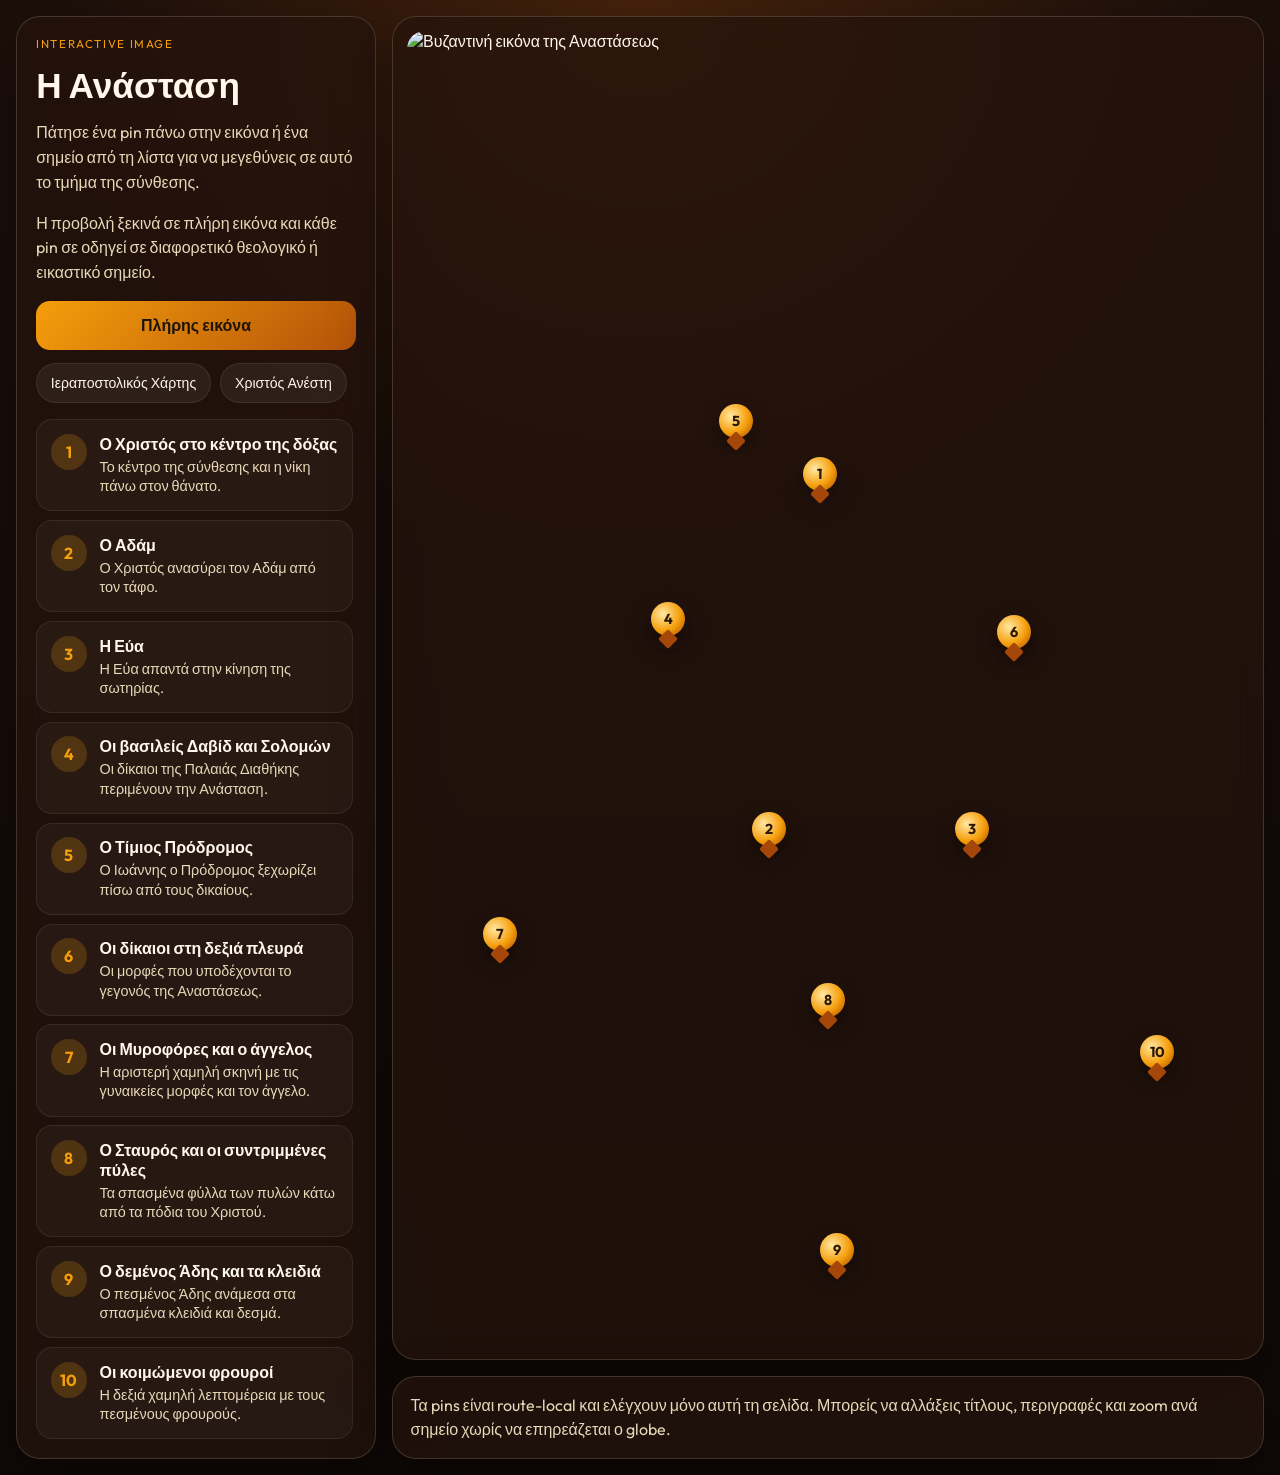
==== anastasis-icon/index.html @ b06474ff "Add resurrection experiences and update pascha audio UI" ====
<!DOCTYPE html>
<html lang="el">

<head>
    <meta charset="UTF-8">
    <meta name="viewport" content="width=device-width, initial-scale=1.0">
    <title>Interactive Εικόνα Αναστάσεως</title>
    <link rel="icon" href="data:image/svg+xml,%3Csvg xmlns='http://www.w3.org/2000/svg' viewBox='0 0 64 64'%3E%3Crect width='64' height='64' rx='14' fill='%23f59e0b'/%3E%3Cpath d='M32 10c6 0 11 5 11 11 0 5-3 9-7 10v6h8v7H20v-7h8v-6c-4-1-7-5-7-10 0-6 5-11 11-11z' fill='%23fff8eb'/%3E%3C/svg%3E">
    <link rel="stylesheet" href="./style.css?v=1">
    <link rel="preconnect" href="https://fonts.googleapis.com">
    <link rel="preconnect" href="https://fonts.gstatic.com" crossorigin>
    <link href="https://fonts.googleapis.com/css2?family=Outfit:wght@300;400;500;600;700&display=swap" rel="stylesheet">
</head>

<body>
    <div class="page-shell">
        <aside class="info-panel glass-panel">
            <p class="eyebrow">Interactive Image</p>
            <h1 id="pin-title">Η Ανάσταση</h1>
            <p id="pin-description" class="pin-description">Πάτησε ένα pin πάνω στην εικόνα ή ένα σημείο από τη λίστα για να μεγεθύνεις σε αυτό το τμήμα της σύνθεσης.</p>
            <p id="pin-detail" class="pin-detail">Η προβολή ξεκινά σε πλήρη εικόνα και κάθε pin σε οδηγεί σε διαφορετικό θεολογικό ή εικαστικό σημείο.</p>

            <div class="panel-actions">
                <button id="reset-view" type="button">Πλήρης εικόνα</button>
                <div class="page-links">
                    <a href="../">Ιεραποστολικός Χάρτης</a>
                    <a href="../christos-anesti/">Χριστός Ανέστη</a>
                </div>
            </div>

            <div class="point-list" id="point-list"></div>
        </aside>

        <main class="viewer-column">
            <div id="image-frame" class="image-frame glass-panel">
                <div id="image-stage" class="image-stage">
                    <img id="anastasis-image" src="../Εικόνα Αναστάσεως.png" alt="Βυζαντινή εικόνα της Αναστάσεως">
                    <div id="pins-layer" class="pins-layer"></div>
                </div>
            </div>
            <div class="viewer-caption glass-panel">
                <p>Τα pins είναι route-local και ελέγχουν μόνο αυτή τη σελίδα. Μπορείς να αλλάξεις τίτλους, περιγραφές και zoom ανά σημείο χωρίς να επηρεάζεται ο globe.</p>
            </div>
        </main>
    </div>

    <script type="module" src="./script.js?v=1"></script>
</body>

</html>
---- anastasis-icon/style.css ----
:root {
    --bg: #100909;
    --panel: rgba(37, 20, 13, 0.74);
    --border: rgba(255, 243, 205, 0.16);
    --text: #fff8eb;
    --muted: #e7d8b7;
    --accent: #f59e0b;
    --accent-soft: rgba(245, 158, 11, 0.2);
    --shadow: 0 24px 60px rgba(0, 0, 0, 0.36);
}

* {
    box-sizing: border-box;
    margin: 0;
    padding: 0;
}

body {
    min-height: 100vh;
    background:
        radial-gradient(circle at top, rgba(176, 83, 18, 0.28), transparent 36%),
        linear-gradient(180deg, #1c0f0a 0%, #0f0907 100%);
    color: var(--text);
    font-family: 'Outfit', sans-serif;
}

a {
    color: inherit;
    text-decoration: none;
}

button {
    font: inherit;
}

.page-shell {
    min-height: 100vh;
    display: grid;
    grid-template-columns: minmax(300px, 360px) minmax(0, 1fr);
    gap: 1rem;
    padding: 1rem;
}

.glass-panel {
    background: var(--panel);
    border: 1px solid var(--border);
    backdrop-filter: blur(16px);
    -webkit-backdrop-filter: blur(16px);
    border-radius: 24px;
    box-shadow: var(--shadow);
}

.info-panel {
    padding: 1.2rem;
    display: flex;
    flex-direction: column;
    gap: 1rem;
}

.eyebrow {
    font-size: 0.72rem;
    text-transform: uppercase;
    letter-spacing: 0.14em;
    color: var(--accent);
}

.info-panel h1 {
    font-size: clamp(1.65rem, 3vw, 2.2rem);
    line-height: 1.05;
}

.pin-description,
.pin-detail,
.viewer-caption p {
    line-height: 1.55;
    color: var(--muted);
}

.panel-actions {
    display: flex;
    flex-direction: column;
    gap: 0.8rem;
}

#reset-view {
    width: 100%;
    border: none;
    border-radius: 14px;
    background: linear-gradient(135deg, var(--accent) 0%, #b45309 100%);
    color: #1d1407;
    font-weight: 700;
    padding: 0.9rem 1rem;
    cursor: pointer;
}

.page-links {
    display: flex;
    flex-wrap: wrap;
    gap: 0.6rem;
}

.page-links a {
    padding: 0.65rem 0.85rem;
    border-radius: 999px;
    background: rgba(255, 255, 255, 0.06);
    border: 1px solid rgba(255, 255, 255, 0.08);
    font-size: 0.88rem;
}

.point-list {
    display: flex;
    flex-direction: column;
    gap: 0.55rem;
    min-height: 0;
    overflow: auto;
    padding-right: 0.2rem;
}

.point-jump {
    display: grid;
    grid-template-columns: 36px 1fr;
    gap: 0.8rem;
    align-items: start;
    padding: 0.85rem;
    border-radius: 16px;
    border: 1px solid rgba(255, 255, 255, 0.08);
    background: rgba(255, 255, 255, 0.035);
    color: inherit;
    text-align: left;
    cursor: pointer;
    transition: border-color 0.2s ease, transform 0.2s ease, background 0.2s ease;
}

.point-jump:hover,
.point-jump.is-active {
    border-color: rgba(245, 158, 11, 0.35);
    background: var(--accent-soft);
    transform: translateY(-1px);
}

.point-badge {
    width: 36px;
    height: 36px;
    border-radius: 50%;
    background: rgba(245, 158, 11, 0.2);
    display: inline-flex;
    align-items: center;
    justify-content: center;
    color: var(--accent);
    font-weight: 700;
}

.point-copy strong {
    display: block;
    font-size: 1rem;
}

.point-copy span {
    display: block;
    margin-top: 0.25rem;
    color: var(--muted);
    line-height: 1.35;
    font-size: 0.9rem;
}

.viewer-column {
    display: grid;
    grid-template-rows: minmax(0, 1fr) auto;
    gap: 1rem;
    min-height: 0;
}

.image-frame {
    position: relative;
    min-height: 0;
    overflow: hidden;
    padding: 0.85rem;
}

.image-stage {
    position: relative;
    width: 100%;
    height: 100%;
    aspect-ratio: 2656 / 1600;
    border-radius: 18px;
    overflow: hidden;
    transform-origin: top left;
    transition: transform 0.65s cubic-bezier(0.22, 1, 0.36, 1);
    will-change: transform;
}

#anastasis-image {
    display: block;
    width: 100%;
    height: 100%;
    object-fit: cover;
    user-select: none;
    -webkit-user-drag: none;
}

.pins-layer {
    position: absolute;
    inset: 0;
}

.image-pin {
    position: absolute;
    width: 34px;
    height: 34px;
    transform: translate(-50%, -100%);
    border: none;
    border-radius: 50%;
    background: none;
    cursor: pointer;
}

.image-pin::before,
.image-pin::after {
    content: '';
    position: absolute;
}

.image-pin::before {
    inset: 0;
    border-radius: 50%;
    background: radial-gradient(circle at 35% 35%, #ffe8a3 0%, #f59e0b 55%, #a54708 100%);
    box-shadow: 0 10px 22px rgba(0, 0, 0, 0.42);
}

.image-pin::after {
    left: 50%;
    bottom: -10px;
    width: 14px;
    height: 14px;
    background: #a54708;
    transform: translateX(-50%) rotate(45deg);
    border-radius: 2px;
}

.image-pin span {
    position: relative;
    z-index: 1;
    display: inline-flex;
    width: 100%;
    height: 100%;
    align-items: center;
    justify-content: center;
    color: #2a1704;
    font-size: 0.9rem;
    font-weight: 700;
}

.image-pin.is-active::before {
    background: radial-gradient(circle at 35% 35%, #fff5cf 0%, #facc15 55%, #c26a0a 100%);
}

.image-pin.is-muted {
    opacity: 0.6;
}

.viewer-caption {
    padding: 1rem 1.1rem;
}

@media (max-width: 1100px) {
    .page-shell {
        grid-template-columns: 1fr;
    }

    .viewer-column {
        order: -1;
    }
}

@media (max-width: 720px) {
    .page-shell {
        padding: 0.7rem;
        gap: 0.7rem;
    }

    .info-panel,
    .image-frame,
    .viewer-caption {
        border-radius: 20px;
    }

    .image-frame {
        padding: 0.55rem;
    }

    .image-pin {
        width: 30px;
        height: 30px;
    }
}
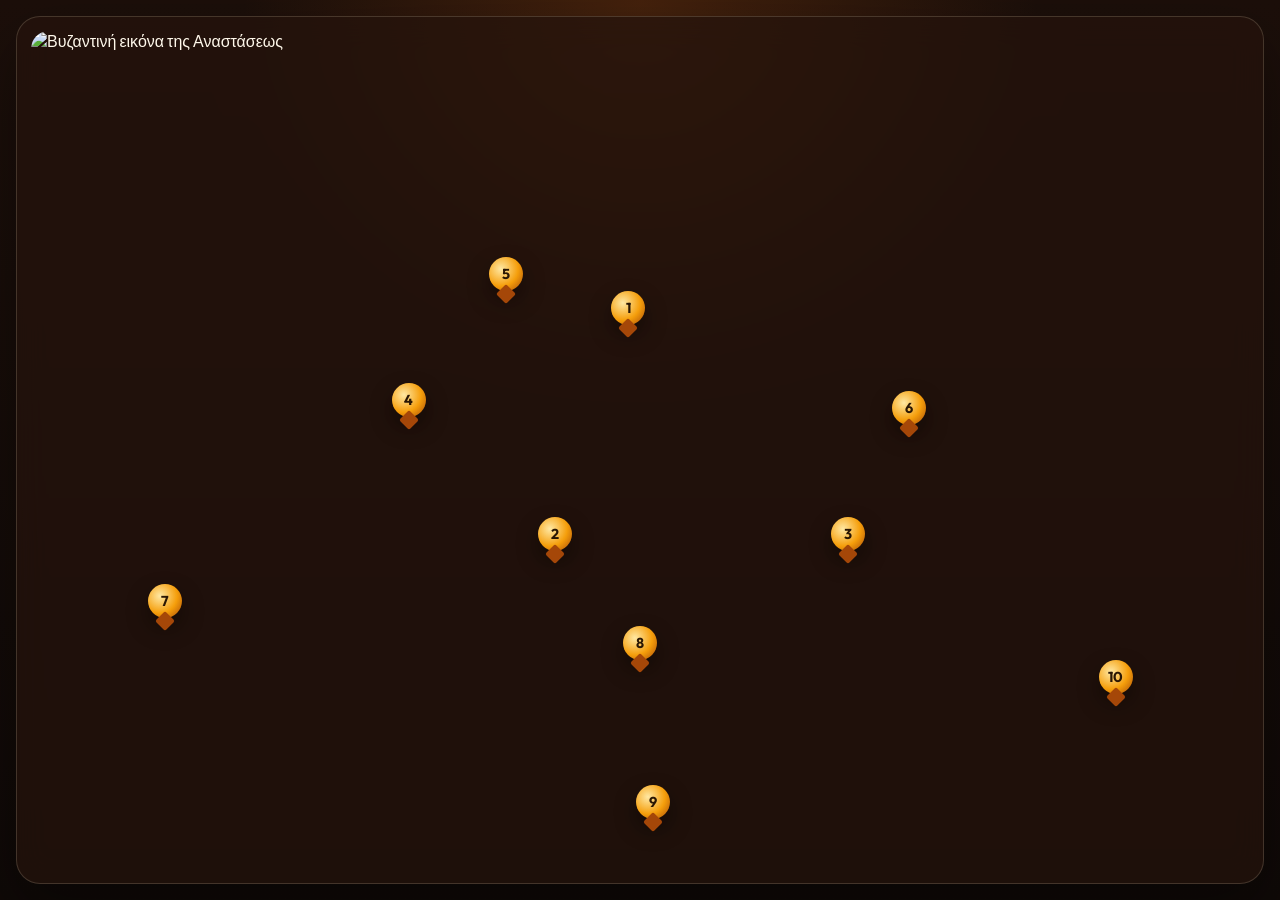
==== commit b20f5ce1: "Update Easter interactive map overlays" ====
--- a/anastasis-icon/index.html
+++ b/anastasis-icon/index.html
@@ -6,7 +6,7 @@
     <meta name="viewport" content="width=device-width, initial-scale=1.0">
     <title>Interactive Εικόνα Αναστάσεως</title>
     <link rel="icon" href="data:image/svg+xml,%3Csvg xmlns='http://www.w3.org/2000/svg' viewBox='0 0 64 64'%3E%3Crect width='64' height='64' rx='14' fill='%23f59e0b'/%3E%3Cpath d='M32 10c6 0 11 5 11 11 0 5-3 9-7 10v6h8v7H20v-7h8v-6c-4-1-7-5-7-10 0-6 5-11 11-11z' fill='%23fff8eb'/%3E%3C/svg%3E">
-    <link rel="stylesheet" href="./style.css?v=1">
+    <link rel="stylesheet" href="./style.css?v=2">
     <link rel="preconnect" href="https://fonts.googleapis.com">
     <link rel="preconnect" href="https://fonts.gstatic.com" crossorigin>
     <link href="https://fonts.googleapis.com/css2?family=Outfit:wght@300;400;500;600;700&display=swap" rel="stylesheet">
@@ -14,37 +14,28 @@
 
 <body>
     <div class="page-shell">
-        <aside class="info-panel glass-panel">
-            <p class="eyebrow">Interactive Image</p>
-            <h1 id="pin-title">Η Ανάσταση</h1>
-            <p id="pin-description" class="pin-description">Πάτησε ένα pin πάνω στην εικόνα ή ένα σημείο από τη λίστα για να μεγεθύνεις σε αυτό το τμήμα της σύνθεσης.</p>
-            <p id="pin-detail" class="pin-detail">Η προβολή ξεκινά σε πλήρη εικόνα και κάθε pin σε οδηγεί σε διαφορετικό θεολογικό ή εικαστικό σημείο.</p>
-
-            <div class="panel-actions">
-                <button id="reset-view" type="button">Πλήρης εικόνα</button>
-                <div class="page-links">
-                    <a href="../">Ιεραποστολικός Χάρτης</a>
-                    <a href="../christos-anesti/">Χριστός Ανέστη</a>
+        <div id="info-modal" class="info-modal glass-panel hidden">
+            <button id="close-modal" type="button" aria-label="Κλείσιμο">&times;</button>
+            <div class="modal-content">
+                <p class="eyebrow">Interactive Image</p>
+                <h1 id="pin-title">Η Ανάσταση</h1>
+                <p id="pin-description" class="pin-description">Πάτησε ένα pin πάνω στην εικόνα για να μεγεθύνεις σε αυτό το τμήμα της σύνθεσης.</p>
+                <p id="pin-detail" class="pin-detail">Οι πληροφορίες εμφανίζονται μόνο όταν επιλέξεις σημείο, όπως και στα άλλα interactive maps.</p>
+                <div class="panel-actions">
+                    <button id="reset-view" type="button">Πλήρης εικόνα</button>
                 </div>
             </div>
+        </div>
 
-            <div class="point-list" id="point-list"></div>
-        </aside>
-
-        <main class="viewer-column">
-            <div id="image-frame" class="image-frame glass-panel">
-                <div id="image-stage" class="image-stage">
-                    <img id="anastasis-image" src="../Εικόνα Αναστάσεως.png" alt="Βυζαντινή εικόνα της Αναστάσεως">
-                    <div id="pins-layer" class="pins-layer"></div>
-                </div>
-            </div>
-            <div class="viewer-caption glass-panel">
-                <p>Τα pins είναι route-local και ελέγχουν μόνο αυτή τη σελίδα. Μπορείς να αλλάξεις τίτλους, περιγραφές και zoom ανά σημείο χωρίς να επηρεάζεται ο globe.</p>
+        <main id="image-frame" class="image-frame glass-panel">
+            <div id="image-stage" class="image-stage">
+                <img id="anastasis-image" src="../Εικόνα Αναστάσεως.png" alt="Βυζαντινή εικόνα της Αναστάσεως">
+                <div id="pins-layer" class="pins-layer"></div>
             </div>
         </main>
     </div>
 
-    <script type="module" src="./script.js?v=1"></script>
+    <script type="module" src="./script.js?v=2"></script>
 </body>
 
 </html>
--- a/anastasis-icon/style.css
+++ b/anastasis-icon/style.css
@@ -17,6 +17,8 @@
 
 body {
     min-height: 100vh;
+    height: 100vh;
+    overflow: hidden;
     background:
         radial-gradient(circle at top, rgba(176, 83, 18, 0.28), transparent 36%),
         linear-gradient(180deg, #1c0f0a 0%, #0f0907 100%);
@@ -24,21 +26,16 @@
     font-family: 'Outfit', sans-serif;
 }
 
-a {
-    color: inherit;
-    text-decoration: none;
-}
-
 button {
     font: inherit;
 }
 
 .page-shell {
-    min-height: 100vh;
-    display: grid;
-    grid-template-columns: minmax(300px, 360px) minmax(0, 1fr);
-    gap: 1rem;
+    position: relative;
+    width: 100%;
+    height: 100%;
     padding: 1rem;
+    overflow: hidden;
 }
 
 .glass-panel {
@@ -50,11 +47,47 @@
     box-shadow: var(--shadow);
 }
 
-.info-panel {
-    padding: 1.2rem;
+.info-modal {
+    position: absolute;
+    top: 1rem;
+    left: 50%;
+    transform: translateX(-50%);
+    width: min(420px, calc(100% - 2rem));
+    padding: 1.1rem 1.15rem;
+    z-index: 20;
+    transition: opacity 0.28s ease, transform 0.28s ease;
+}
+
+.info-modal.hidden {
+    opacity: 0;
+    pointer-events: none;
+    transform: translate(-50%, -20px);
+}
+
+#close-modal {
+    position: absolute;
+    top: 0.55rem;
+    right: 0.55rem;
+    width: 36px;
+    height: 36px;
+    border: none;
+    border-radius: 50%;
+    background: transparent;
+    color: var(--text);
+    font-size: 1.45rem;
+    line-height: 1;
+    cursor: pointer;
+}
+
+#close-modal:hover {
+    background: rgba(255, 255, 255, 0.08);
+}
+
+.modal-content {
     display: flex;
     flex-direction: column;
-    gap: 1rem;
+    gap: 0.9rem;
+    padding-right: 2rem;
 }
 
 .eyebrow {
@@ -64,14 +97,13 @@
     color: var(--accent);
 }
 
-.info-panel h1 {
-    font-size: clamp(1.65rem, 3vw, 2.2rem);
+#pin-title {
+    font-size: clamp(1.55rem, 3vw, 2.2rem);
     line-height: 1.05;
 }
 
 .pin-description,
-.pin-detail,
-.viewer-caption p {
+.pin-detail {
     line-height: 1.55;
     color: var(--muted);
 }
@@ -93,95 +125,18 @@
     cursor: pointer;
 }
 
-.page-links {
-    display: flex;
-    flex-wrap: wrap;
-    gap: 0.6rem;
-}
-
-.page-links a {
-    padding: 0.65rem 0.85rem;
-    border-radius: 999px;
-    background: rgba(255, 255, 255, 0.06);
-    border: 1px solid rgba(255, 255, 255, 0.08);
-    font-size: 0.88rem;
-}
-
-.point-list {
-    display: flex;
-    flex-direction: column;
-    gap: 0.55rem;
-    min-height: 0;
-    overflow: auto;
-    padding-right: 0.2rem;
-}
-
-.point-jump {
-    display: grid;
-    grid-template-columns: 36px 1fr;
-    gap: 0.8rem;
-    align-items: start;
+.image-frame {
+    position: relative;
+    width: 100%;
+    height: 100%;
+    overflow: hidden;
     padding: 0.85rem;
-    border-radius: 16px;
-    border: 1px solid rgba(255, 255, 255, 0.08);
-    background: rgba(255, 255, 255, 0.035);
-    color: inherit;
-    text-align: left;
-    cursor: pointer;
-    transition: border-color 0.2s ease, transform 0.2s ease, background 0.2s ease;
-}
-
-.point-jump:hover,
-.point-jump.is-active {
-    border-color: rgba(245, 158, 11, 0.35);
-    background: var(--accent-soft);
-    transform: translateY(-1px);
-}
-
-.point-badge {
-    width: 36px;
-    height: 36px;
-    border-radius: 50%;
-    background: rgba(245, 158, 11, 0.2);
-    display: inline-flex;
-    align-items: center;
-    justify-content: center;
-    color: var(--accent);
-    font-weight: 700;
-}
-
-.point-copy strong {
-    display: block;
-    font-size: 1rem;
-}
-
-.point-copy span {
-    display: block;
-    margin-top: 0.25rem;
-    color: var(--muted);
-    line-height: 1.35;
-    font-size: 0.9rem;
-}
-
-.viewer-column {
-    display: grid;
-    grid-template-rows: minmax(0, 1fr) auto;
-    gap: 1rem;
-    min-height: 0;
-}
-
-.image-frame {
-    position: relative;
-    min-height: 0;
-    overflow: hidden;
-    padding: 0.85rem;
 }
 
 .image-stage {
     position: relative;
     width: 100%;
     height: 100%;
-    aspect-ratio: 2656 / 1600;
     border-radius: 18px;
     overflow: hidden;
     transform-origin: top left;
@@ -258,30 +213,14 @@
     opacity: 0.6;
 }
 
-.viewer-caption {
-    padding: 1rem 1.1rem;
-}
-
-@media (max-width: 1100px) {
-    .page-shell {
-        grid-template-columns: 1fr;
-    }
-
-    .viewer-column {
-        order: -1;
-    }
-}
-
 @media (max-width: 720px) {
     .page-shell {
         padding: 0.7rem;
-        gap: 0.7rem;
-    }
-
-    .info-panel,
-    .image-frame,
-    .viewer-caption {
-        border-radius: 20px;
+    }
+
+    .info-modal {
+        top: calc(env(safe-area-inset-top, 0px) + 0.75rem);
+        width: calc(100% - 1rem);
     }
 
     .image-frame {
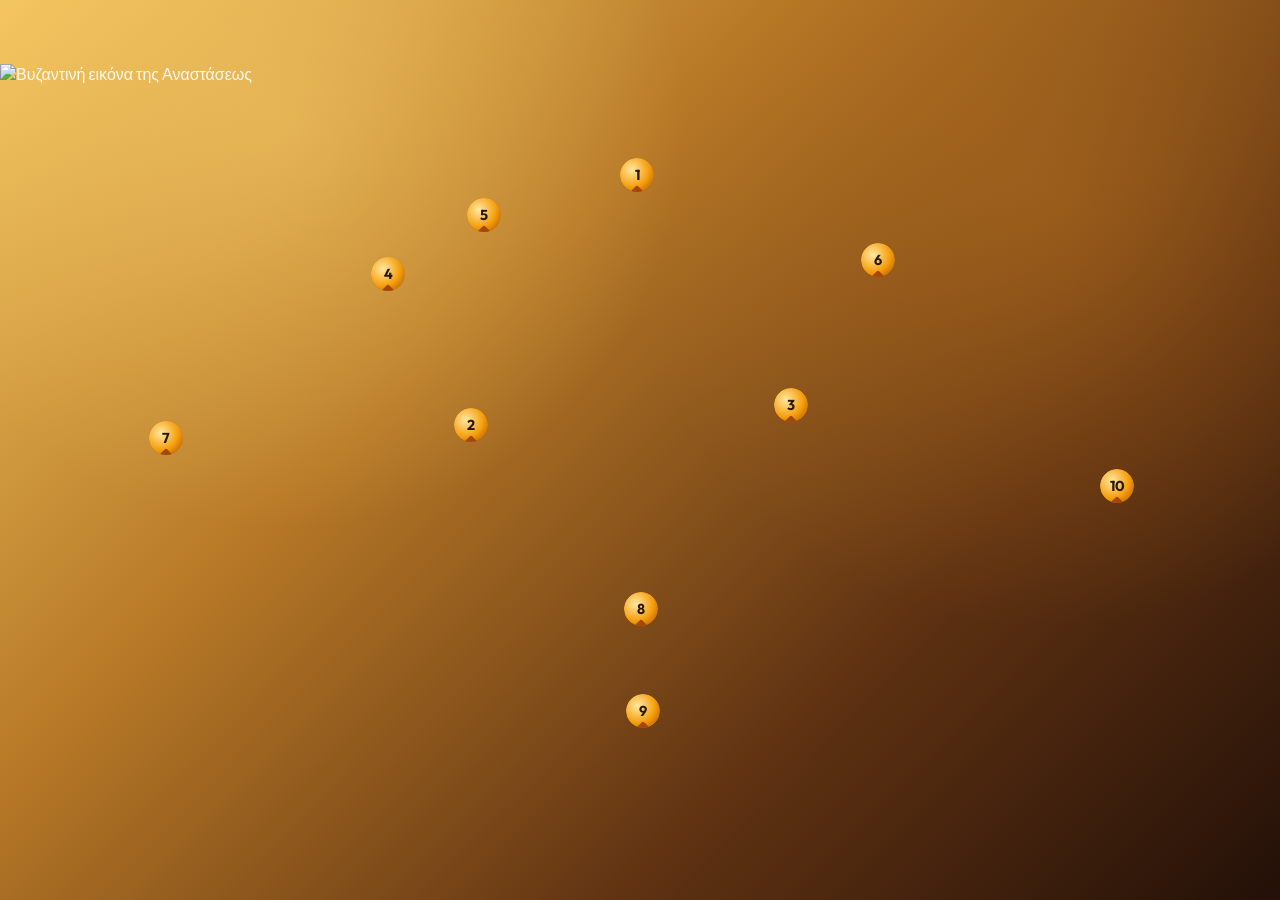
==== commit 25caff9c: "Update anastasis image interactions" ====
--- a/anastasis-icon/index.html
+++ b/anastasis-icon/index.html
@@ -4,9 +4,14 @@
 <head>
     <meta charset="UTF-8">
     <meta name="viewport" content="width=device-width, initial-scale=1.0">
+    <meta name="screen-orientation" content="landscape">
+    <meta name="x5-orientation" content="landscape">
+    <meta name="apple-mobile-web-app-capable" content="yes">
+    <meta name="mobile-web-app-capable" content="yes">
     <title>Interactive Εικόνα Αναστάσεως</title>
+    <link rel="manifest" href="./manifest.json">
     <link rel="icon" href="data:image/svg+xml,%3Csvg xmlns='http://www.w3.org/2000/svg' viewBox='0 0 64 64'%3E%3Crect width='64' height='64' rx='14' fill='%23f59e0b'/%3E%3Cpath d='M32 10c6 0 11 5 11 11 0 5-3 9-7 10v6h8v7H20v-7h8v-6c-4-1-7-5-7-10 0-6 5-11 11-11z' fill='%23fff8eb'/%3E%3C/svg%3E">
-    <link rel="stylesheet" href="./style.css?v=2">
+    <link rel="stylesheet" href="./style.css?v=10">
     <link rel="preconnect" href="https://fonts.googleapis.com">
     <link rel="preconnect" href="https://fonts.gstatic.com" crossorigin>
     <link href="https://fonts.googleapis.com/css2?family=Outfit:wght@300;400;500;600;700&display=swap" rel="stylesheet">
@@ -17,25 +22,21 @@
         <div id="info-modal" class="info-modal glass-panel hidden">
             <button id="close-modal" type="button" aria-label="Κλείσιμο">&times;</button>
             <div class="modal-content">
-                <p class="eyebrow">Interactive Image</p>
                 <h1 id="pin-title">Η Ανάσταση</h1>
                 <p id="pin-description" class="pin-description">Πάτησε ένα pin πάνω στην εικόνα για να μεγεθύνεις σε αυτό το τμήμα της σύνθεσης.</p>
                 <p id="pin-detail" class="pin-detail">Οι πληροφορίες εμφανίζονται μόνο όταν επιλέξεις σημείο, όπως και στα άλλα interactive maps.</p>
-                <div class="panel-actions">
-                    <button id="reset-view" type="button">Πλήρης εικόνα</button>
-                </div>
             </div>
         </div>
 
         <main id="image-frame" class="image-frame glass-panel">
             <div id="image-stage" class="image-stage">
-                <img id="anastasis-image" src="../Εικόνα Αναστάσεως.png" alt="Βυζαντινή εικόνα της Αναστάσεως">
+                <img id="anastasis-image" src="../anastasis-image.png" alt="Βυζαντινή εικόνα της Αναστάσεως">
                 <div id="pins-layer" class="pins-layer"></div>
             </div>
         </main>
     </div>
 
-    <script type="module" src="./script.js?v=2"></script>
+    <script type="module" src="./script.js?v=10"></script>
 </body>
 
 </html>
--- a/anastasis-icon/style.css
+++ b/anastasis-icon/style.css
@@ -7,6 +7,8 @@
     --accent: #f59e0b;
     --accent-soft: rgba(245, 158, 11, 0.2);
     --shadow: 0 24px 60px rgba(0, 0, 0, 0.36);
+    --phone-pin-y-offset: 0px;
+    --pin-size: 34px;
 }
 
 * {
@@ -20,12 +22,18 @@
     height: 100vh;
     overflow: hidden;
     background:
-        radial-gradient(circle at top, rgba(176, 83, 18, 0.28), transparent 36%),
-        linear-gradient(180deg, #1c0f0a 0%, #0f0907 100%);
+        radial-gradient(circle at 22% 14%, rgba(255, 213, 112, 0.42), transparent 32%),
+        radial-gradient(circle at 82% 22%, rgba(184, 111, 28, 0.48), transparent 34%),
+        linear-gradient(135deg, #f2c45f 0%, #b77927 36%, #5f3212 70%, #231008 100%);
     color: var(--text);
     font-family: 'Outfit', sans-serif;
 }
 
+html,
+body {
+    width: 100%;
+}
+
 button {
     font: inherit;
 }
@@ -34,7 +42,7 @@
     position: relative;
     width: 100%;
     height: 100%;
-    padding: 1rem;
+    padding: 0;
     overflow: hidden;
 }
 
@@ -108,65 +116,81 @@
     color: var(--muted);
 }
 
-.panel-actions {
-    display: flex;
-    flex-direction: column;
-    gap: 0.8rem;
-}
-
-#reset-view {
-    width: 100%;
-    border: none;
-    border-radius: 14px;
-    background: linear-gradient(135deg, var(--accent) 0%, #b45309 100%);
-    color: #1d1407;
-    font-weight: 700;
-    padding: 0.9rem 1rem;
-    cursor: pointer;
-}
-
 .image-frame {
     position: relative;
+    display: flex;
+    align-items: center;
+    justify-content: center;
     width: 100%;
     height: 100%;
     overflow: hidden;
-    padding: 0.85rem;
+    padding: 0;
+    background: transparent;
+    border: none;
+    border-radius: 0;
+    box-shadow: none;
+    backdrop-filter: none;
+    -webkit-backdrop-filter: none;
 }
 
 .image-stage {
     position: relative;
+    aspect-ratio: 83 / 50;
+    width: min(100%, calc(100vh * 83 / 50));
+    height: auto;
+    max-width: 100%;
+    max-height: 100%;
+    border-radius: 0;
+    overflow: hidden;
+    touch-action: none;
+    cursor: grab;
+    background: transparent;
+}
+
+.image-stage.is-dragging {
+    cursor: grabbing;
+}
+
+#anastasis-image {
+    display: block;
     width: 100%;
     height: 100%;
-    border-radius: 18px;
-    overflow: hidden;
+    object-fit: fill;
+    background: transparent;
+    user-select: none;
+    -webkit-user-drag: none;
     transform-origin: top left;
     transition: transform 0.65s cubic-bezier(0.22, 1, 0.36, 1);
     will-change: transform;
 }
 
-#anastasis-image {
-    display: block;
-    width: 100%;
-    height: 100%;
-    object-fit: cover;
-    user-select: none;
-    -webkit-user-drag: none;
-}
-
 .pins-layer {
     position: absolute;
     inset: 0;
+    pointer-events: none;
+    z-index: 30;
 }
 
 .image-pin {
     position: absolute;
-    width: 34px;
-    height: 34px;
+    width: var(--pin-size);
+    min-width: var(--pin-size);
+    max-width: var(--pin-size);
+    height: var(--pin-size);
+    min-height: var(--pin-size);
+    max-height: var(--pin-size);
     transform: translate(-50%, -100%);
     border: none;
     border-radius: 50%;
     background: none;
     cursor: pointer;
+    pointer-events: auto;
+    transition:
+        left 0.65s cubic-bezier(0.22, 1, 0.36, 1),
+        top 0.65s cubic-bezier(0.22, 1, 0.36, 1),
+        opacity 0.2s ease;
+    flex: 0 0 var(--pin-size);
+    contain: layout paint;
 }
 
 .image-pin::before,
@@ -214,8 +238,20 @@
 }
 
 @media (max-width: 720px) {
+    :root {
+        --phone-pin-y-offset: -100px;
+        --pin-size: 30px;
+    }
+
+    body {
+        background:
+            radial-gradient(circle at 22% 14%, rgba(255, 213, 112, 0.42), transparent 32%),
+            radial-gradient(circle at 82% 22%, rgba(184, 111, 28, 0.48), transparent 34%),
+            linear-gradient(135deg, #f2c45f 0%, #b77927 36%, #5f3212 70%, #231008 100%);
+    }
+
     .page-shell {
-        padding: 0.7rem;
+        padding: 0;
     }
 
     .info-modal {
@@ -224,11 +260,76 @@
     }
 
     .image-frame {
-        padding: 0.55rem;
-    }
-
-    .image-pin {
-        width: 30px;
-        height: 30px;
-    }
-}
+        padding: 0;
+        background: none;
+        border: none;
+        border-radius: 0;
+        box-shadow: none;
+        backdrop-filter: none;
+        -webkit-backdrop-filter: none;
+    }
+
+    .image-stage {
+        border-radius: 0;
+    }
+
+}
+
+@media (orientation: landscape) and (max-height: 720px) and (pointer: coarse) {
+    :root {
+        --phone-pin-y-offset: -100px;
+    }
+
+    body {
+        background:
+            radial-gradient(circle at 22% 14%, rgba(255, 213, 112, 0.42), transparent 32%),
+            radial-gradient(circle at 82% 22%, rgba(184, 111, 28, 0.48), transparent 34%),
+            linear-gradient(135deg, #f2c45f 0%, #b77927 36%, #5f3212 70%, #231008 100%);
+    }
+
+    .page-shell,
+    .image-frame {
+        padding: 0;
+    }
+
+    .image-frame {
+        background: none;
+        border: none;
+        border-radius: 0;
+        box-shadow: none;
+        backdrop-filter: none;
+        -webkit-backdrop-filter: none;
+    }
+
+    .image-stage {
+        border-radius: 0;
+    }
+}
+
+@media (orientation: portrait) and (max-width: 720px) {
+    body {
+        width: 100svw;
+        height: 100svh;
+        min-height: 100svh;
+    }
+
+    .page-shell {
+        width: 100svh;
+        height: 100svw;
+        transform: rotate(90deg) translateY(-100%);
+        transform-origin: top left;
+        padding: 0;
+    }
+
+    .info-modal {
+        top: 0.55rem;
+        width: min(380px, calc(100% - 1rem));
+        max-height: calc(100% - 1.1rem);
+        overflow: auto;
+    }
+
+    #anastasis-image {
+        object-fit: contain;
+        background: transparent;
+    }
+}
